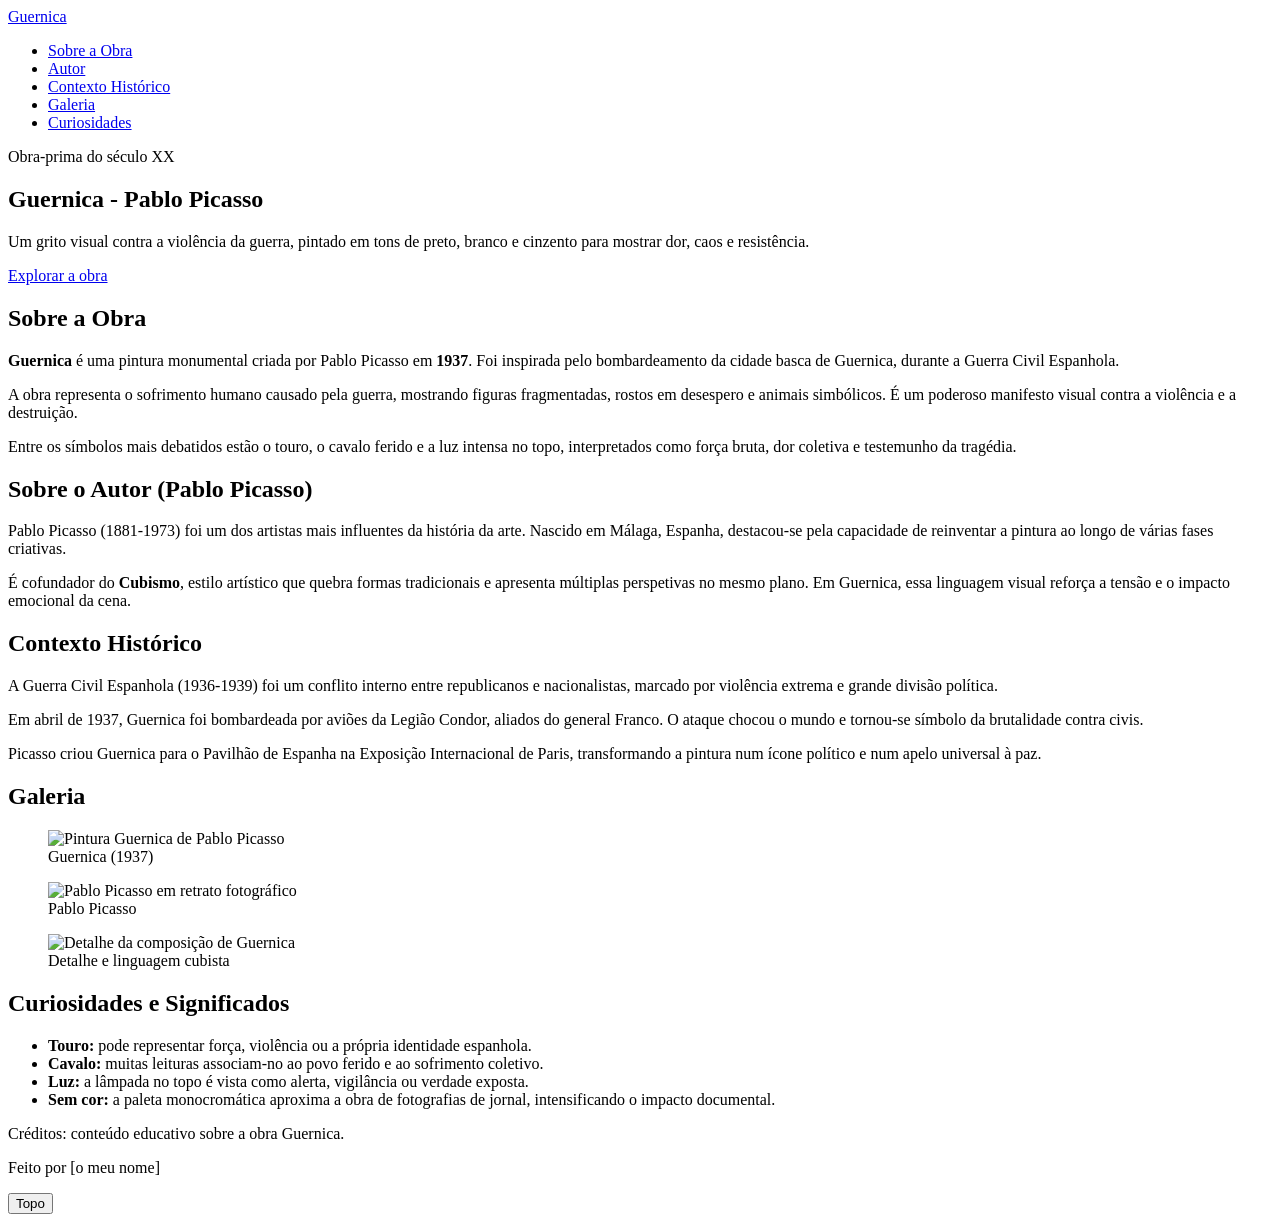
==== index.html @ 9757adbf "Create index.html" ====
<!DOCTYPE html>
<html lang="pt-PT">
<head>
  <meta charset="UTF-8" />
  <meta name="viewport" content="width=device-width, initial-scale=1.0" />
  <title>Guernica - Pablo Picasso</title>
  <meta
    name="description"
    content="Website sobre a obra Guernica de Pablo Picasso: contexto histórico, simbolismo, autor e galeria."
  />
  <!-- Tipografia moderna do Google Fonts -->
  <link rel="preconnect" href="https://fonts.googleapis.com" />
  <link rel="preconnect" href="https://fonts.gstatic.com" crossorigin />
  <link
    href="https://fonts.googleapis.com/css2?family=Playfair+Display:wght@600;700&family=Inter:wght@400;500;600&display=swap"
    rel="stylesheet"
  />
  <link rel="stylesheet" href="style.css" />
</head>
<body>
  <header class="cabecalho">
    <div class="container nav-conteudo">
      <a href="#inicio" class="logo">Guernica</a>
      <nav aria-label="Navegação principal">
        <ul class="menu">
          <li><a href="#sobre-obra">Sobre a Obra</a></li>
          <li><a href="#autor">Autor</a></li>
          <li><a href="#contexto">Contexto Histórico</a></li>
          <li><a href="#galeria">Galeria</a></li>
          <li><a href="#curiosidades">Curiosidades</a></li>
        </ul>
      </nav>
    </div>
  </header>

  <main>
    <section id="inicio" class="hero">
      <div class="container hero-conteudo revelar">
        <p class="etiqueta">Obra-prima do século XX</p>
        <h1>Guernica - Pablo Picasso</h1>
        <p class="descricao-impacto">
          Um grito visual contra a violência da guerra, pintado em tons de
          preto, branco e cinzento para mostrar dor, caos e resistência.
        </p>
        <a class="botao-principal" href="#sobre-obra">Explorar a obra</a>
      </div>
    </section>

    <section id="sobre-obra" class="secao">
      <div class="container revelar">
        <h2>Sobre a Obra</h2>
        <p>
          <strong>Guernica</strong> é uma pintura monumental criada por Pablo
          Picasso em <strong>1937</strong>. Foi inspirada pelo bombardeamento da
          cidade basca de Guernica, durante a Guerra Civil Espanhola.
        </p>
        <p>
          A obra representa o sofrimento humano causado pela guerra, mostrando
          figuras fragmentadas, rostos em desespero e animais simbólicos. É um
          poderoso manifesto visual contra a violência e a destruição.
        </p>
        <p>
          Entre os símbolos mais debatidos estão o touro, o cavalo ferido e a
          luz intensa no topo, interpretados como força bruta, dor coletiva e
          testemunho da tragédia.
        </p>
      </div>
    </section>

    <section id="autor" class="secao secao-escura">
      <div class="container revelar">
        <h2>Sobre o Autor (Pablo Picasso)</h2>
        <p>
          Pablo Picasso (1881-1973) foi um dos artistas mais influentes da
          história da arte. Nascido em Málaga, Espanha, destacou-se pela
          capacidade de reinventar a pintura ao longo de várias fases criativas.
        </p>
        <p>
          É cofundador do <strong>Cubismo</strong>, estilo artístico que quebra
          formas tradicionais e apresenta múltiplas perspetivas no mesmo plano.
          Em Guernica, essa linguagem visual reforça a tensão e o impacto
          emocional da cena.
        </p>
      </div>
    </section>

    <section id="contexto" class="secao">
      <div class="container revelar">
        <h2>Contexto Histórico</h2>
        <p>
          A Guerra Civil Espanhola (1936-1939) foi um conflito interno entre
          republicanos e nacionalistas, marcado por violência extrema e grande
          divisão política.
        </p>
        <p>
          Em abril de 1937, Guernica foi bombardeada por aviões da Legião
          Condor, aliados do general Franco. O ataque chocou o mundo e tornou-se
          símbolo da brutalidade contra civis.
        </p>
        <p>
          Picasso criou Guernica para o Pavilhão de Espanha na Exposição
          Internacional de Paris, transformando a pintura num ícone político e
          num apelo universal à paz.
        </p>
      </div>
    </section>

    <section id="galeria" class="secao secao-escura">
      <div class="container revelar">
        <h2>Galeria</h2>
        <div class="grade-galeria">
          <figure class="cartao-galeria">
            <img
              src="https://upload.wikimedia.org/wikipedia/en/7/74/PicassoGuernica.jpg"
              alt="Pintura Guernica de Pablo Picasso"
            />
            <figcaption>Guernica (1937)</figcaption>
          </figure>
          <figure class="cartao-galeria">
            <img
              src="https://upload.wikimedia.org/wikipedia/commons/9/98/Prado_6.jpg"
              alt="Pablo Picasso em retrato fotográfico"
            />
            <figcaption>Pablo Picasso</figcaption>
          </figure>
          <figure class="cartao-galeria">
            <img
              src="https://upload.wikimedia.org/wikipedia/commons/7/73/Guernica%2C_1937.jpg"
              alt="Detalhe da composição de Guernica"
            />
            <figcaption>Detalhe e linguagem cubista</figcaption>
          </figure>
        </div>
      </div>
    </section>

    <section id="curiosidades" class="secao">
      <div class="container revelar">
        <h2>Curiosidades e Significados</h2>
        <ul class="lista-curiosidades">
          <li>
            <strong>Touro:</strong> pode representar força, violência ou a
            própria identidade espanhola.
          </li>
          <li>
            <strong>Cavalo:</strong> muitas leituras associam-no ao povo ferido
            e ao sofrimento coletivo.
          </li>
          <li>
            <strong>Luz:</strong> a lâmpada no topo é vista como alerta,
            vigilância ou verdade exposta.
          </li>
          <li>
            <strong>Sem cor:</strong> a paleta monocromática aproxima a obra de
            fotografias de jornal, intensificando o impacto documental.
          </li>
        </ul>
      </div>
    </section>
  </main>

  <footer class="rodape">
    <div class="container">
      <p>Créditos: conteúdo educativo sobre a obra Guernica.</p>
      <p>Feito por [o meu nome]</p>
    </div>
  </footer>

  <!-- Botão para regressar ao topo da página -->
  <button id="btn-topo" aria-label="Voltar ao topo">Topo</button>

  <script src="script.js"></script>
</body>
</html>
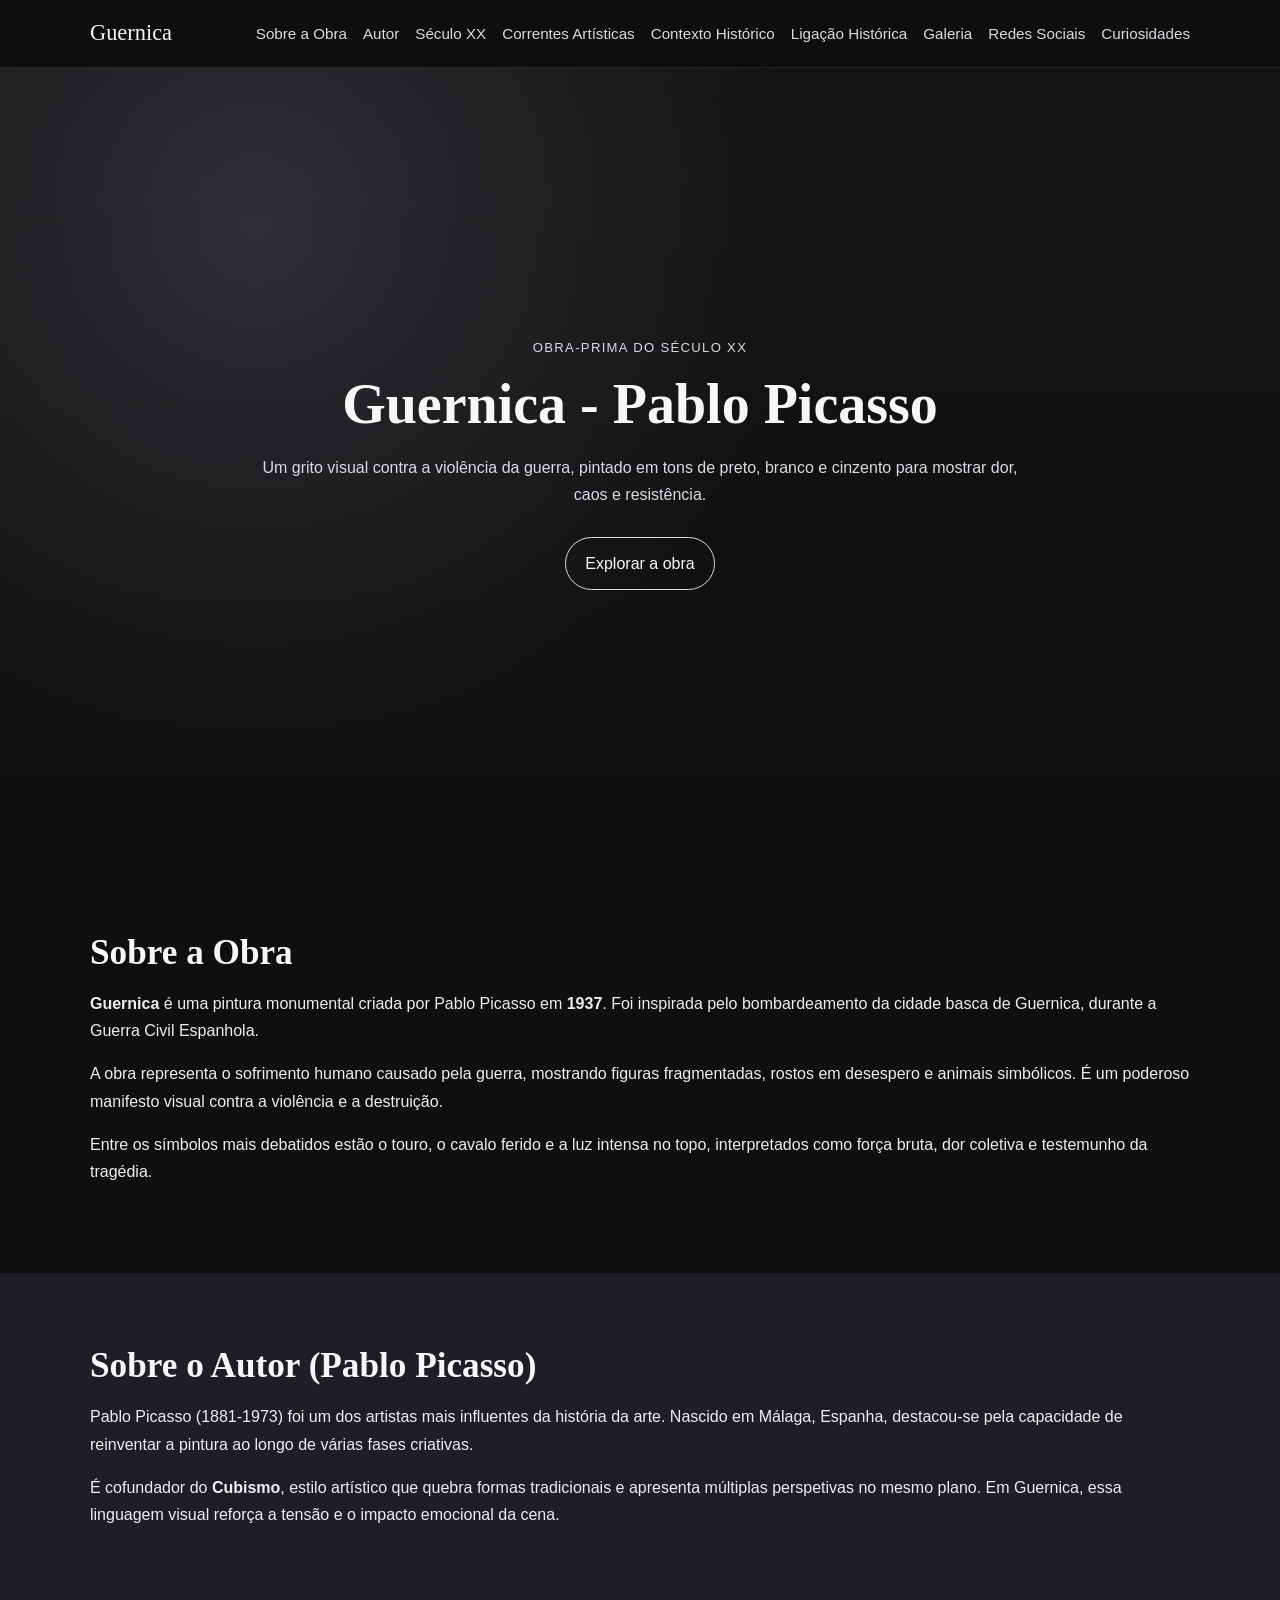
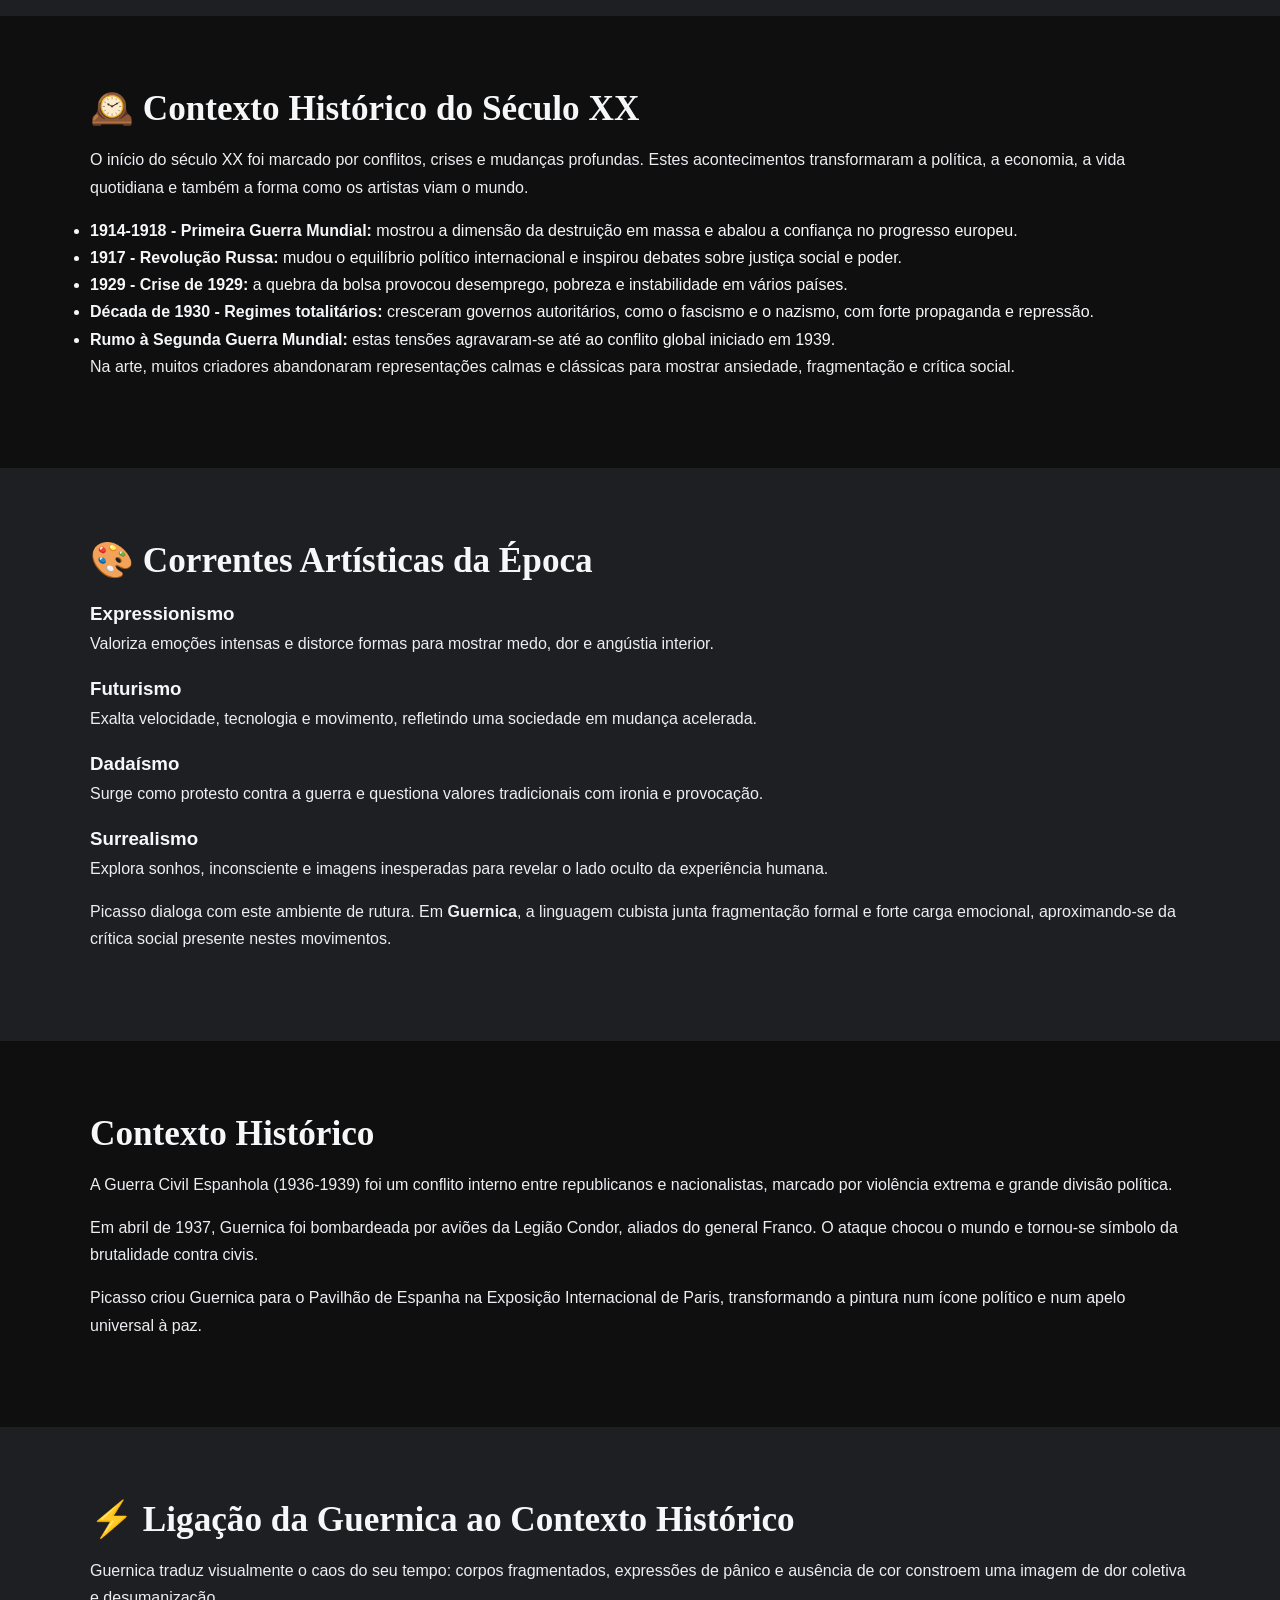
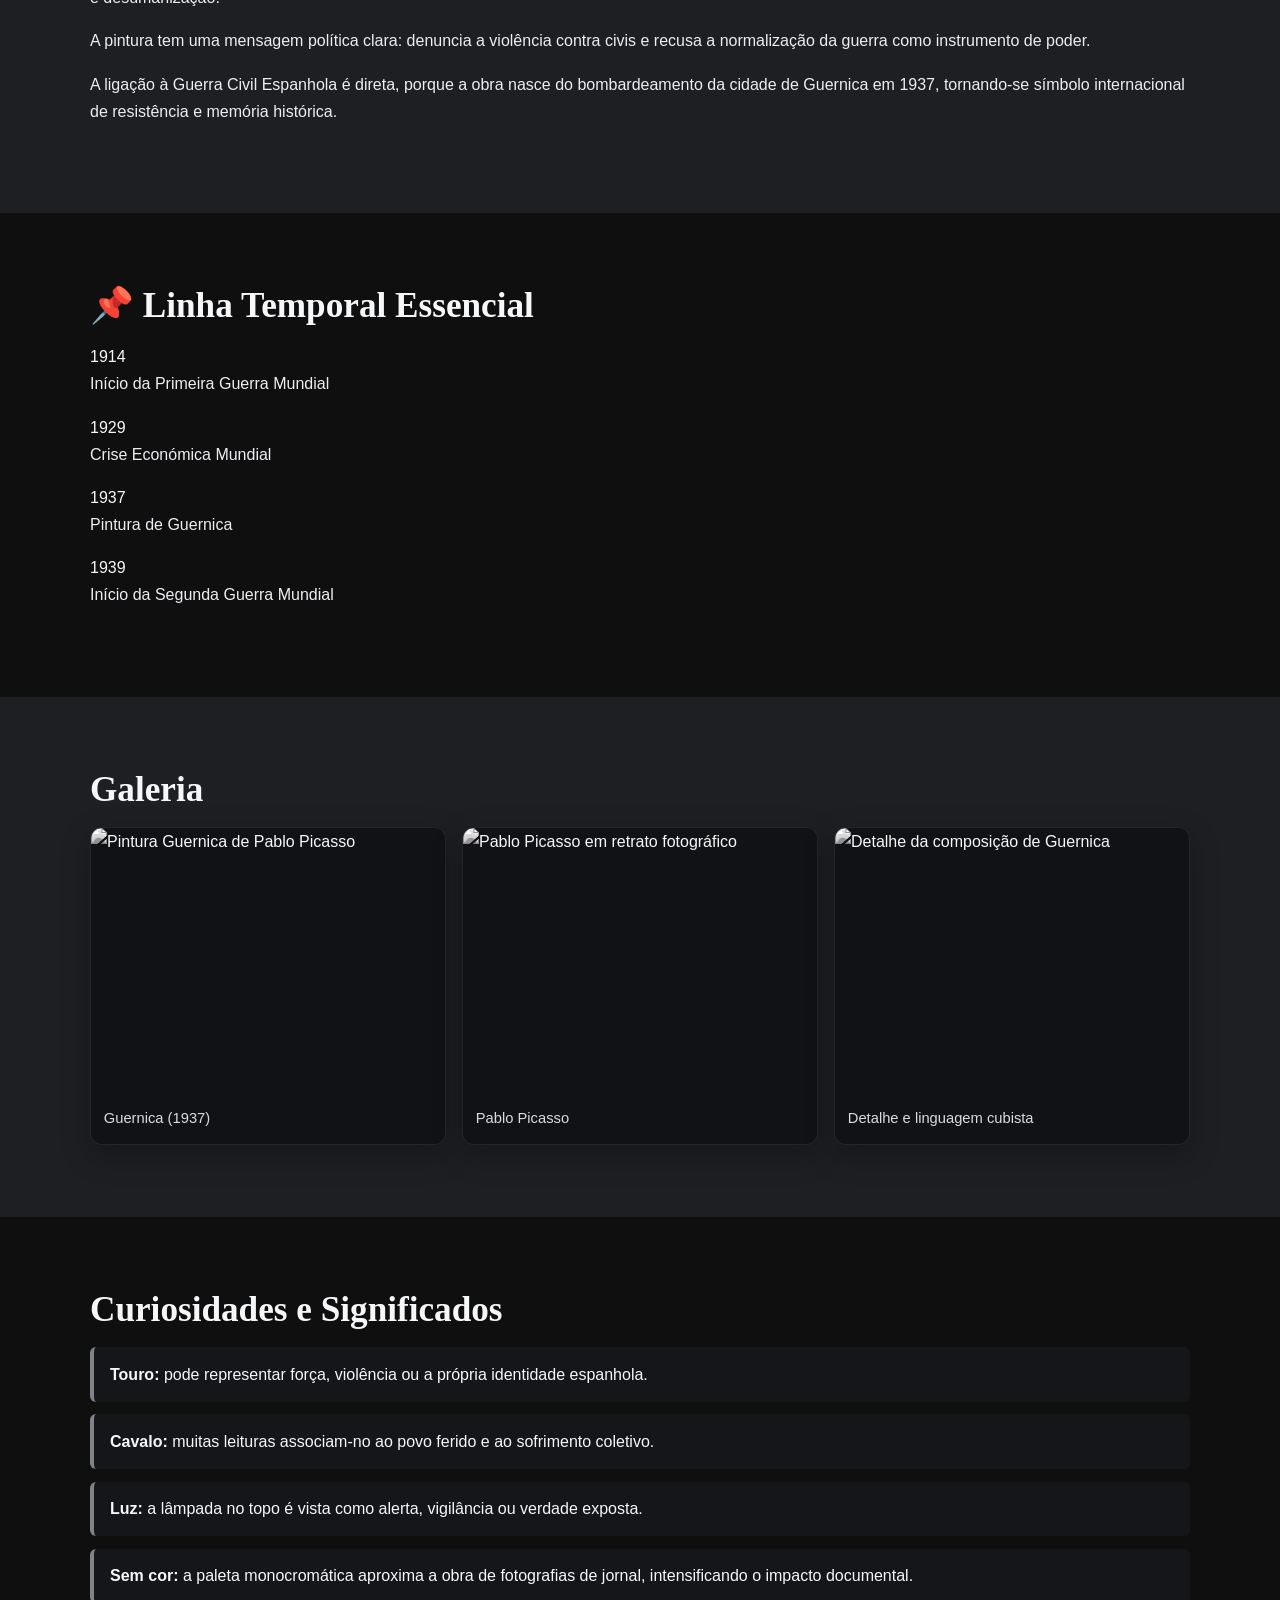
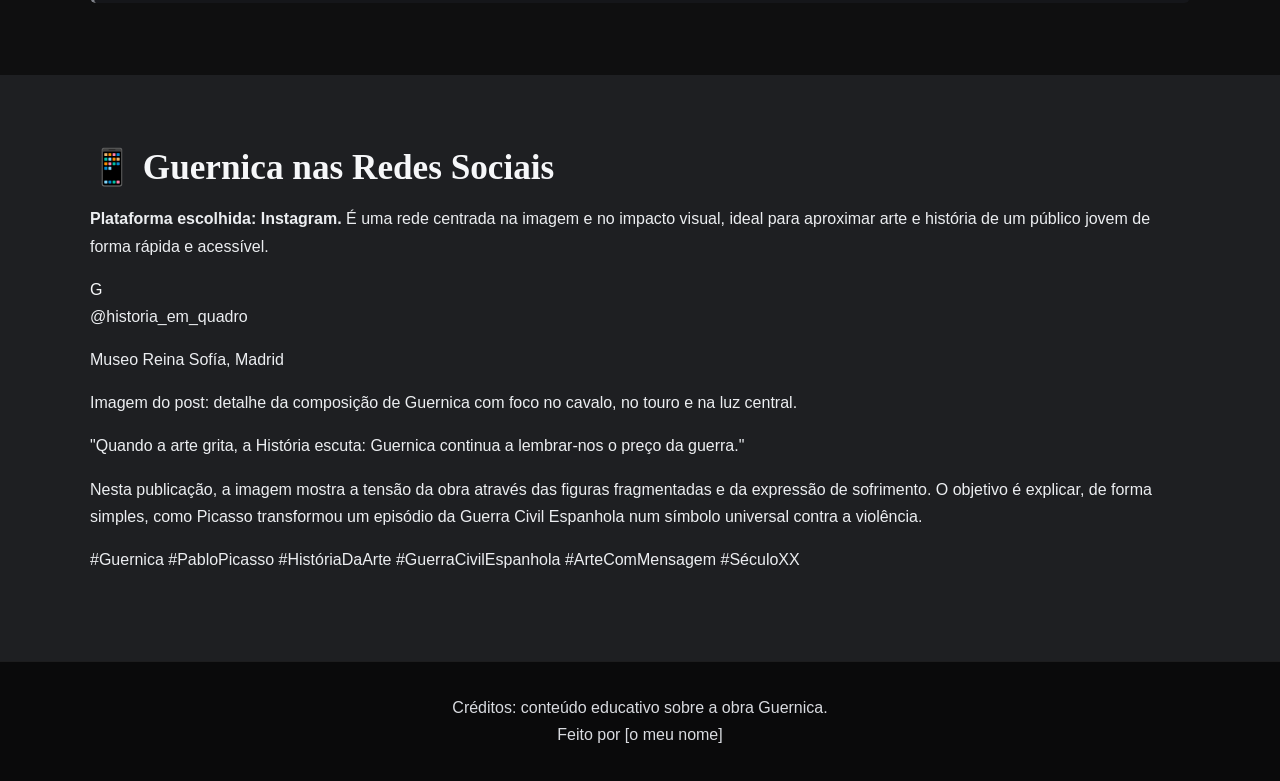
==== commit c1b97f57: "Update index.html" ====
--- a/index.html
+++ b/index.html
@@ -25,8 +25,12 @@
         <ul class="menu">
           <li><a href="#sobre-obra">Sobre a Obra</a></li>
           <li><a href="#autor">Autor</a></li>
+          <li><a href="#seculo-xx">Século XX</a></li>
+          <li><a href="#correntes">Correntes Artísticas</a></li>
           <li><a href="#contexto">Contexto Histórico</a></li>
+          <li><a href="#ligacao">Ligação Histórica</a></li>
           <li><a href="#galeria">Galeria</a></li>
+          <li><a href="#redes">Redes Sociais</a></li>
           <li><a href="#curiosidades">Curiosidades</a></li>
         </ul>
       </nav>
@@ -84,6 +88,86 @@
       </div>
     </section>
 
+    <section id="seculo-xx" class="secao">
+      <div class="container revelar">
+        <h2>🕰️ Contexto Histórico do Século XX</h2>
+        <p>
+          O início do século XX foi marcado por conflitos, crises e mudanças
+          profundas. Estes acontecimentos transformaram a política, a economia,
+          a vida quotidiana e também a forma como os artistas viam o mundo.
+        </p>
+        <ul class="lista-destaques">
+          <li>
+            <strong>1914-1918 - Primeira Guerra Mundial:</strong> mostrou a
+            dimensão da destruição em massa e abalou a confiança no progresso
+            europeu.
+          </li>
+          <li>
+            <strong>1917 - Revolução Russa:</strong> mudou o equilíbrio político
+            internacional e inspirou debates sobre justiça social e poder.
+          </li>
+          <li>
+            <strong>1929 - Crise de 1929:</strong> a quebra da bolsa provocou
+            desemprego, pobreza e instabilidade em vários países.
+          </li>
+          <li>
+            <strong>Década de 1930 - Regimes totalitários:</strong> cresceram
+            governos autoritários, como o fascismo e o nazismo, com forte
+            propaganda e repressão.
+          </li>
+          <li>
+            <strong>Rumo à Segunda Guerra Mundial:</strong> estas tensões
+            agravaram-se até ao conflito global iniciado em 1939.
+          </li>
+        </ul>
+        <p>
+          Na arte, muitos criadores abandonaram representações calmas e
+          clássicas para mostrar ansiedade, fragmentação e crítica social.
+        </p>
+      </div>
+    </section>
+
+    <section id="correntes" class="secao secao-escura">
+      <div class="container revelar">
+        <h2>🎨 Correntes Artísticas da Época</h2>
+        <div class="grade-correntes">
+          <article class="cartao-texto">
+            <h3>Expressionismo</h3>
+            <p>
+              Valoriza emoções intensas e distorce formas para mostrar medo,
+              dor e angústia interior.
+            </p>
+          </article>
+          <article class="cartao-texto">
+            <h3>Futurismo</h3>
+            <p>
+              Exalta velocidade, tecnologia e movimento, refletindo uma sociedade
+              em mudança acelerada.
+            </p>
+          </article>
+          <article class="cartao-texto">
+            <h3>Dadaísmo</h3>
+            <p>
+              Surge como protesto contra a guerra e questiona valores
+              tradicionais com ironia e provocação.
+            </p>
+          </article>
+          <article class="cartao-texto">
+            <h3>Surrealismo</h3>
+            <p>
+              Explora sonhos, inconsciente e imagens inesperadas para revelar o
+              lado oculto da experiência humana.
+            </p>
+          </article>
+        </div>
+        <p>
+          Picasso dialoga com este ambiente de rutura. Em <strong>Guernica</strong>,
+          a linguagem cubista junta fragmentação formal e forte carga emocional,
+          aproximando-se da crítica social presente nestes movimentos.
+        </p>
+      </div>
+    </section>
+
     <section id="contexto" class="secao">
       <div class="container revelar">
         <h2>Contexto Histórico</h2>
@@ -102,6 +186,50 @@
           Internacional de Paris, transformando a pintura num ícone político e
           num apelo universal à paz.
         </p>
+      </div>
+    </section>
+
+    <section id="ligacao" class="secao secao-escura">
+      <div class="container revelar">
+        <h2>⚡ Ligação da Guernica ao Contexto Histórico</h2>
+        <p>
+          Guernica traduz visualmente o caos do seu tempo: corpos fragmentados,
+          expressões de pânico e ausência de cor constroem uma imagem de dor
+          coletiva e desumanização.
+        </p>
+        <p>
+          A pintura tem uma mensagem política clara: denuncia a violência contra
+          civis e recusa a normalização da guerra como instrumento de poder.
+        </p>
+        <p>
+          A ligação à Guerra Civil Espanhola é direta, porque a obra nasce do
+          bombardeamento da cidade de Guernica em 1937, tornando-se símbolo
+          internacional de resistência e memória histórica.
+        </p>
+      </div>
+    </section>
+
+    <section class="secao">
+      <div class="container revelar">
+        <h2>📌 Linha Temporal Essencial</h2>
+        <div class="linha-temporal">
+          <div class="evento-temporal">
+            <span class="ano">1914</span>
+            <p>Início da Primeira Guerra Mundial</p>
+          </div>
+          <div class="evento-temporal">
+            <span class="ano">1929</span>
+            <p>Crise Económica Mundial</p>
+          </div>
+          <div class="evento-temporal">
+            <span class="ano">1937</span>
+            <p>Pintura de Guernica</p>
+          </div>
+          <div class="evento-temporal">
+            <span class="ano">1939</span>
+            <p>Início da Segunda Guerra Mundial</p>
+          </div>
+        </div>
       </div>
     </section>
 
@@ -157,6 +285,46 @@
         </ul>
       </div>
     </section>
+
+    <section id="redes" class="secao secao-escura">
+      <div class="container revelar">
+        <h2>📱 Guernica nas Redes Sociais</h2>
+        <p>
+          <strong>Plataforma escolhida: Instagram.</strong> É uma rede centrada
+          na imagem e no impacto visual, ideal para aproximar arte e história de
+          um público jovem de forma rápida e acessível.
+        </p>
+
+        <article class="cartao-post" aria-label="Simulação de publicação no Instagram">
+          <header class="post-topo">
+            <div class="avatar" aria-hidden="true">G</div>
+            <div>
+              <p class="post-utilizador">@historia_em_quadro</p>
+              <p class="post-local">Museo Reina Sofía, Madrid</p>
+            </div>
+          </header>
+
+          <div class="post-imagem" role="img" aria-label="Imagem simulada da obra Guernica com destaque para o cavalo, o touro e a luz central">
+            <p>Imagem do post: detalhe da composição de Guernica com foco no cavalo, no touro e na luz central.</p>
+          </div>
+
+          <div class="post-conteudo">
+            <p class="legenda-principal">
+              "Quando a arte grita, a História escuta: Guernica continua a lembrar-nos o preço da guerra."
+            </p>
+            <p>
+              Nesta publicação, a imagem mostra a tensão da obra através das
+              figuras fragmentadas e da expressão de sofrimento. O objetivo é
+              explicar, de forma simples, como Picasso transformou um episódio da
+              Guerra Civil Espanhola num símbolo universal contra a violência.
+            </p>
+            <p class="hashtags">
+              #Guernica #PabloPicasso #HistóriaDaArte #GuerraCivilEspanhola #ArteComMensagem #SéculoXX
+            </p>
+          </div>
+        </article>
+      </div>
+    </section>
   </main>
 
   <footer class="rodape">
--- a/style.css
+++ b/style.css
@@ -0,0 +1,258 @@
+:root {
+  --preto: #0f0f10;
+  --cinza-escuro: #1e1f22;
+  --cinza-medio: #80838a;
+  --cinza-claro: #d9dbe0;
+  --branco: #f6f7f9;
+  --sombra: 0 10px 30px rgba(0, 0, 0, 0.25);
+}
+
+/* Reinício básico para consistência entre navegadores */
+* {
+  margin: 0;
+  padding: 0;
+  box-sizing: border-box;
+}
+
+html {
+  scroll-behavior: smooth;
+}
+
+body {
+  font-family: "Inter", sans-serif;
+  background: var(--preto);
+  color: var(--branco);
+  line-height: 1.7;
+}
+
+img {
+  max-width: 100%;
+  display: block;
+}
+
+.container {
+  width: min(1100px, 92%);
+  margin-inline: auto;
+}
+
+.cabecalho {
+  position: sticky;
+  top: 0;
+  z-index: 1000;
+  background: rgba(15, 15, 16, 0.92);
+  border-bottom: 1px solid rgba(255, 255, 255, 0.08);
+  backdrop-filter: blur(8px);
+}
+
+.nav-conteudo {
+  display: flex;
+  justify-content: space-between;
+  align-items: center;
+  padding: 0.9rem 0;
+}
+
+.logo {
+  font-family: "Playfair Display", serif;
+  font-size: 1.4rem;
+  color: var(--branco);
+  text-decoration: none;
+}
+
+.menu {
+  list-style: none;
+  display: flex;
+  gap: 1rem;
+  flex-wrap: wrap;
+  justify-content: flex-end;
+}
+
+.menu a {
+  color: var(--cinza-claro);
+  text-decoration: none;
+  font-size: 0.95rem;
+  transition: color 0.3s ease;
+}
+
+.menu a:hover {
+  color: var(--branco);
+}
+
+.hero {
+  min-height: 88vh;
+  display: grid;
+  place-items: center;
+  background: linear-gradient(
+      180deg,
+      rgba(255, 255, 255, 0.02),
+      rgba(255, 255, 255, 0)
+    ),
+    radial-gradient(circle at 20% 20%, #2b2c30, #0f0f10 45%);
+}
+
+.hero-conteudo {
+  text-align: center;
+  max-width: 760px;
+}
+
+.etiqueta {
+  letter-spacing: 0.1em;
+  text-transform: uppercase;
+  color: var(--cinza-claro);
+  margin-bottom: 0.7rem;
+  font-size: 0.82rem;
+}
+
+h1,
+h2 {
+  font-family: "Playfair Display", serif;
+  line-height: 1.2;
+}
+
+h1 {
+  font-size: clamp(2rem, 5vw, 3.5rem);
+  margin-bottom: 1rem;
+}
+
+h2 {
+  font-size: clamp(1.6rem, 4vw, 2.2rem);
+  margin-bottom: 1rem;
+}
+
+.descricao-impacto {
+  color: var(--cinza-claro);
+  margin-bottom: 1.8rem;
+}
+
+.botao-principal {
+  display: inline-block;
+  padding: 0.75rem 1.2rem;
+  border: 1px solid var(--cinza-claro);
+  border-radius: 999px;
+  color: var(--branco);
+  text-decoration: none;
+  transition: transform 0.25s ease, background 0.25s ease;
+}
+
+.botao-principal:hover {
+  background: var(--branco);
+  color: var(--preto);
+  transform: translateY(-2px);
+}
+
+.secao {
+  padding: 4.5rem 0;
+}
+
+.secao p {
+  color: #eceef1;
+  margin-bottom: 1rem;
+}
+
+.secao-escura {
+  background: var(--cinza-escuro);
+}
+
+.grade-galeria {
+  display: grid;
+  gap: 1rem;
+  grid-template-columns: repeat(auto-fit, minmax(220px, 1fr));
+}
+
+.cartao-galeria {
+  background: #111215;
+  border: 1px solid rgba(255, 255, 255, 0.08);
+  border-radius: 12px;
+  overflow: hidden;
+  box-shadow: var(--sombra);
+  transition: transform 0.3s ease;
+}
+
+.cartao-galeria:hover {
+  transform: translateY(-4px);
+}
+
+.cartao-galeria img {
+  width: 100%;
+  aspect-ratio: 4 / 3;
+  object-fit: cover;
+  filter: grayscale(100%);
+}
+
+.cartao-galeria figcaption {
+  padding: 0.8rem;
+  color: var(--cinza-claro);
+  font-size: 0.92rem;
+}
+
+.lista-curiosidades {
+  list-style: none;
+  display: grid;
+  gap: 0.8rem;
+}
+
+.lista-curiosidades li {
+  padding: 0.85rem 1rem;
+  background: #15161a;
+  border-left: 4px solid var(--cinza-medio);
+  border-radius: 6px;
+}
+
+.rodape {
+  padding: 2rem 0;
+  text-align: center;
+  background: #0a0a0b;
+  color: var(--cinza-claro);
+  border-top: 1px solid rgba(255, 255, 255, 0.08);
+}
+
+#btn-topo {
+  position: fixed;
+  right: 1rem;
+  bottom: 1rem;
+  border: none;
+  border-radius: 999px;
+  padding: 0.75rem 0.9rem;
+  background: var(--branco);
+  color: var(--preto);
+  cursor: pointer;
+  box-shadow: var(--sombra);
+  opacity: 0;
+  visibility: hidden;
+  transform: translateY(10px);
+  transition: opacity 0.25s ease, transform 0.25s ease, visibility 0.25s;
+}
+
+#btn-topo.visivel {
+  opacity: 1;
+  visibility: visible;
+  transform: translateY(0);
+}
+
+/* Elementos revelam-se ao fazer scroll */
+.revelar {
+  opacity: 0;
+  transform: translateY(18px);
+  transition: opacity 0.7s ease, transform 0.7s ease;
+}
+
+.revelar.ativo {
+  opacity: 1;
+  transform: translateY(0);
+}
+
+/* Ajustes para ecrãs pequenos */
+@media (max-width: 768px) {
+  .nav-conteudo {
+    align-items: flex-start;
+    gap: 0.8rem;
+    flex-direction: column;
+  }
+
+  .menu {
+    gap: 0.7rem;
+  }
+
+  .hero {
+    min-height: 78vh;
+  }
+}
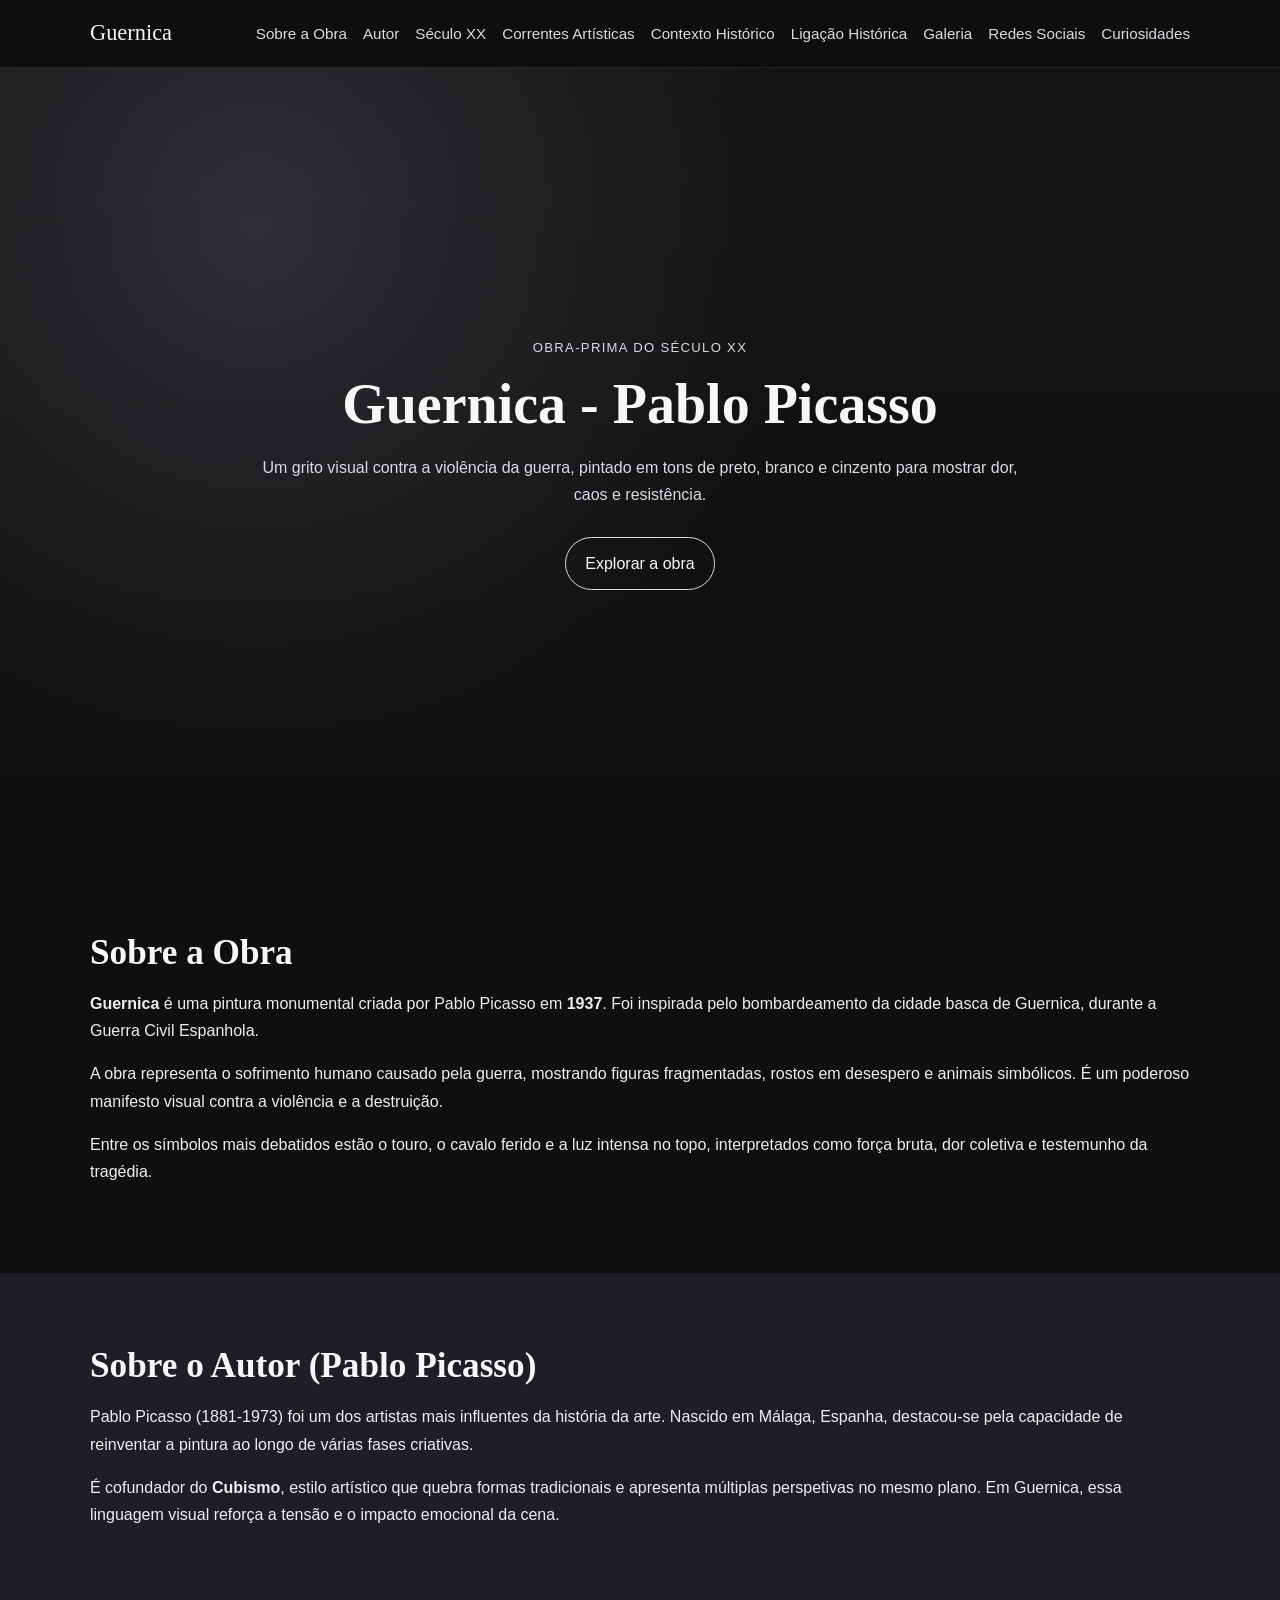
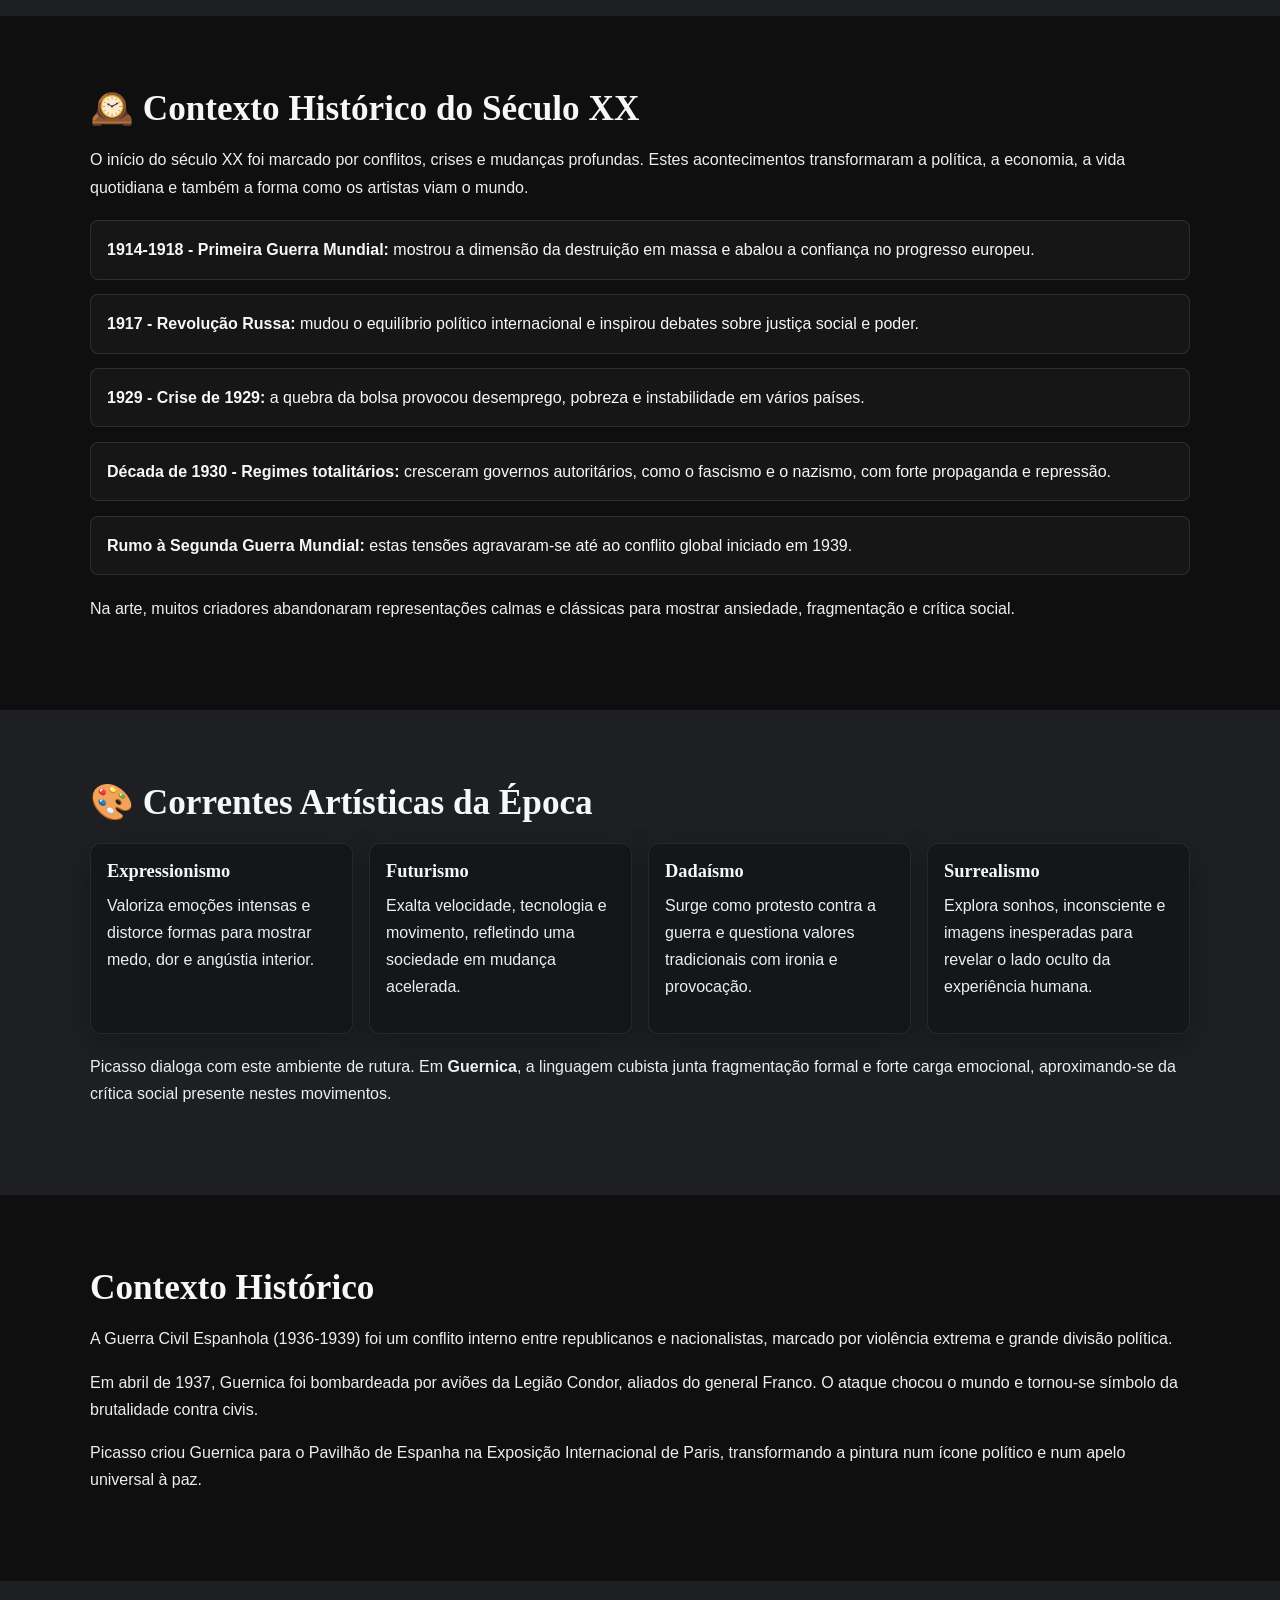
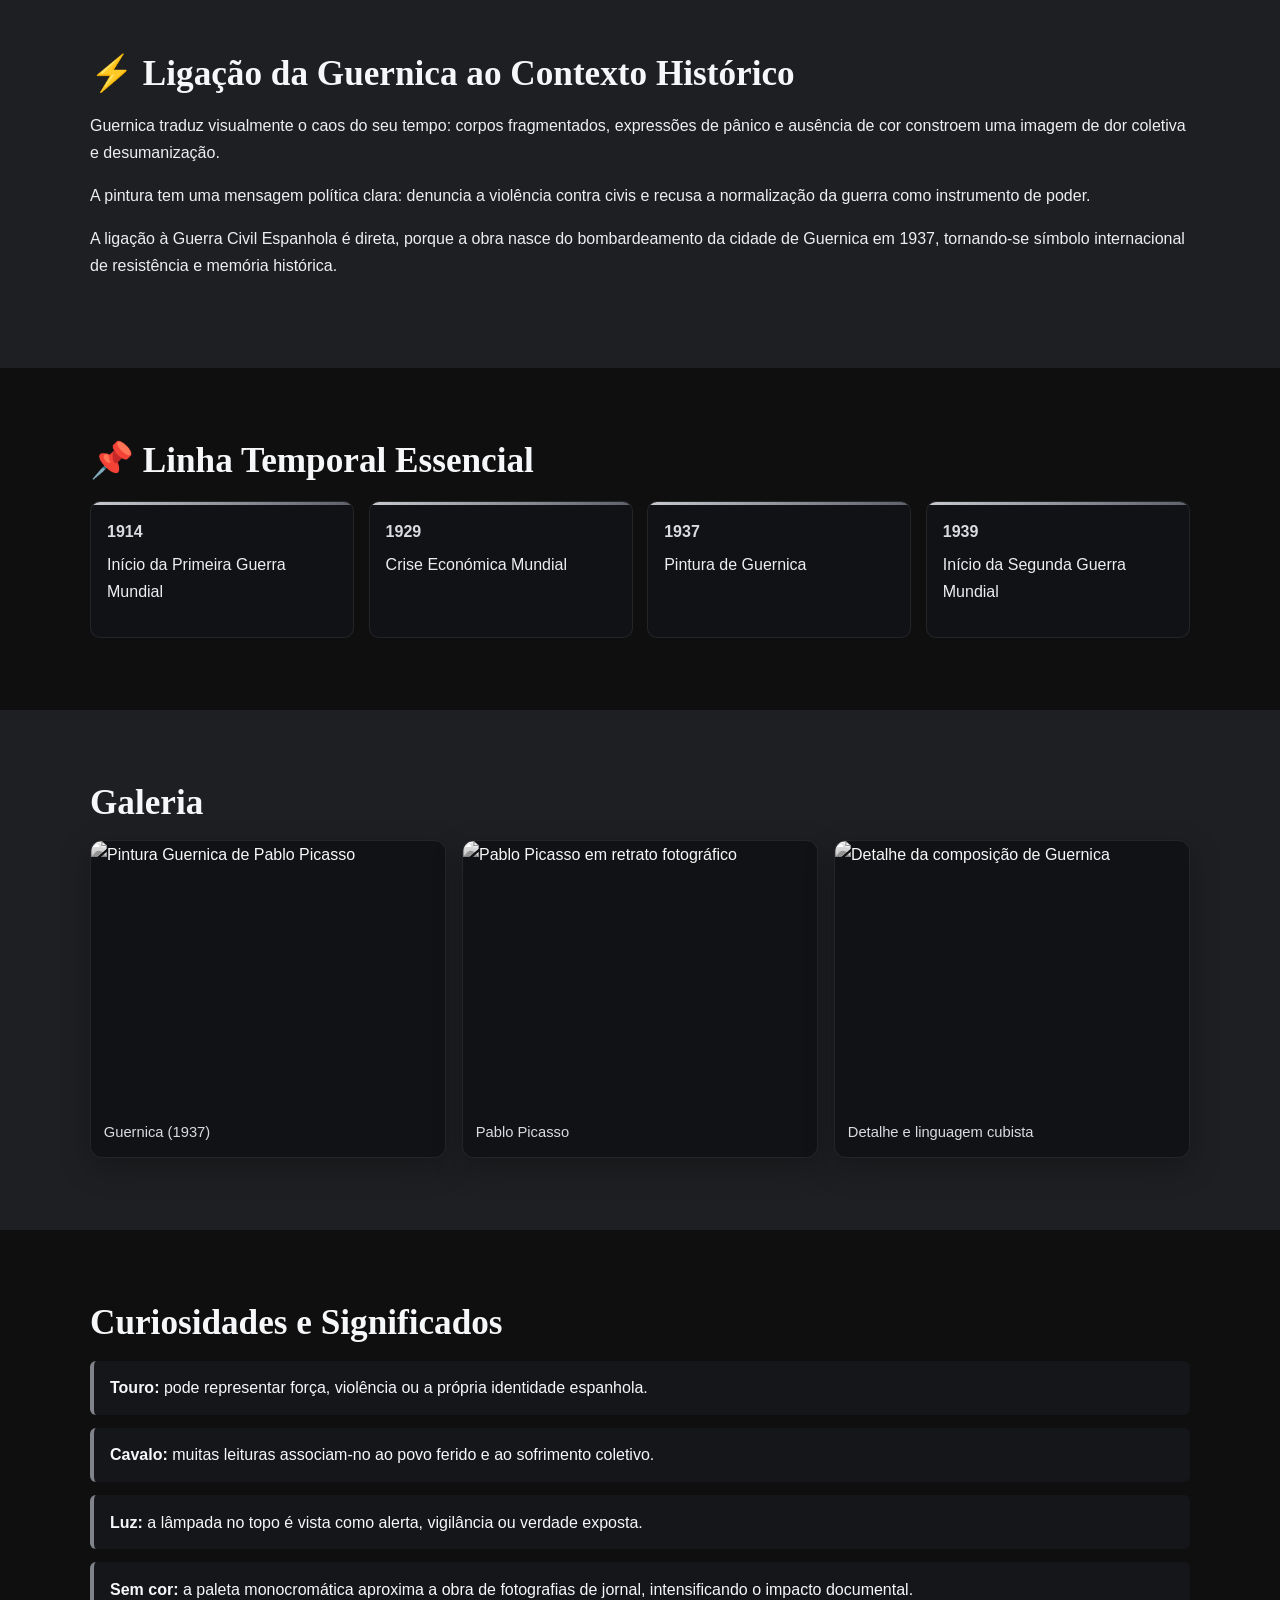
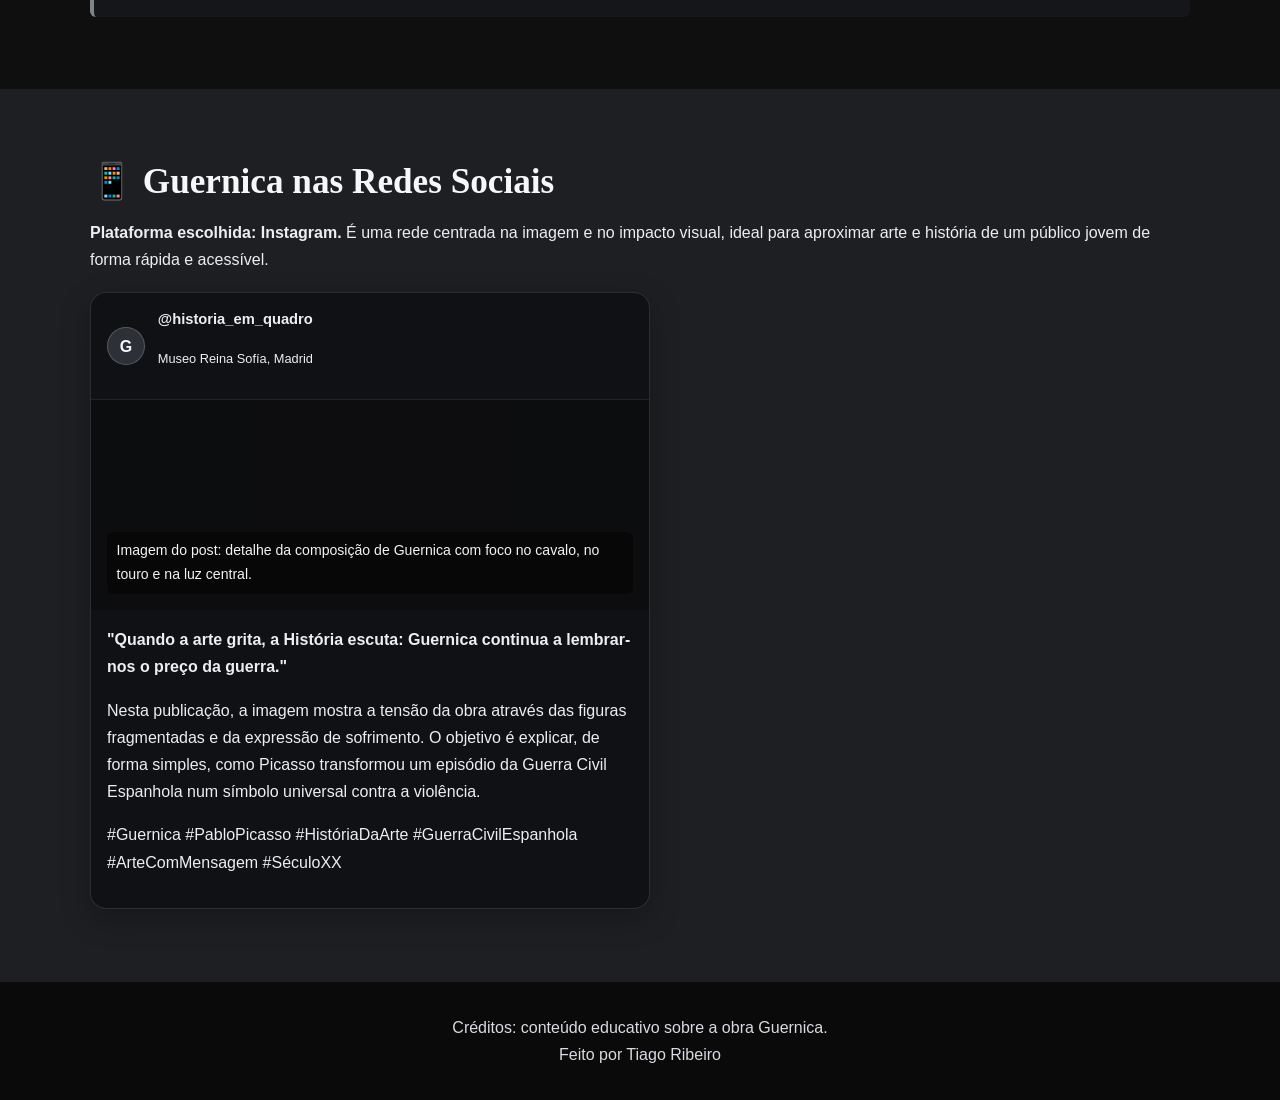
==== commit 32de7d37: "Update index.html" ====
--- a/index.html
+++ b/index.html
@@ -330,7 +330,7 @@
   <footer class="rodape">
     <div class="container">
       <p>Créditos: conteúdo educativo sobre a obra Guernica.</p>
-      <p>Feito por [o meu nome]</p>
+      <p>Feito por Tiago Ribeiro</p>
     </div>
   </footer>
 
--- a/style.css
+++ b/style.css
@@ -103,7 +103,8 @@
 }
 
 h1,
-h2 {
+h2,
+h3 {
   font-family: "Playfair Display", serif;
   line-height: 1.2;
 }
@@ -150,6 +151,46 @@
 
 .secao-escura {
   background: var(--cinza-escuro);
+}
+
+.lista-destaques {
+  list-style: none;
+  display: grid;
+  gap: 0.9rem;
+  margin: 1.2rem 0;
+}
+
+.lista-destaques li {
+  padding: 0.95rem 1rem;
+  border-radius: 8px;
+  border: 1px solid rgba(255, 255, 255, 0.1);
+  background: rgba(255, 255, 255, 0.03);
+}
+
+.grade-correntes {
+  display: grid;
+  grid-template-columns: repeat(auto-fit, minmax(210px, 1fr));
+  gap: 1rem;
+  margin: 1.2rem 0;
+}
+
+.cartao-texto {
+  background: #15161a;
+  border: 1px solid rgba(255, 255, 255, 0.08);
+  border-radius: 10px;
+  padding: 1rem;
+  box-shadow: var(--sombra);
+  transition: transform 0.25s ease, border-color 0.25s ease;
+}
+
+.cartao-texto:hover {
+  transform: translateY(-3px);
+  border-color: rgba(255, 255, 255, 0.25);
+}
+
+.cartao-texto h3 {
+  margin-bottom: 0.6rem;
+  font-size: 1.15rem;
 }
 
 .grade-galeria {
@@ -195,6 +236,115 @@
   background: #15161a;
   border-left: 4px solid var(--cinza-medio);
   border-radius: 6px;
+}
+
+.linha-temporal {
+  margin-top: 1.2rem;
+  display: grid;
+  grid-template-columns: repeat(auto-fit, minmax(190px, 1fr));
+  gap: 0.9rem;
+}
+
+.evento-temporal {
+  background: #111215;
+  border-radius: 10px;
+  border: 1px solid rgba(255, 255, 255, 0.08);
+  padding: 1rem;
+  position: relative;
+  overflow: hidden;
+}
+
+.evento-temporal::before {
+  content: "";
+  position: absolute;
+  top: 0;
+  left: 0;
+  width: 100%;
+  height: 3px;
+  background: linear-gradient(to right, #c7c9cf, #5e616a);
+}
+
+.evento-temporal .ano {
+  display: inline-block;
+  font-weight: 700;
+  margin-bottom: 0.35rem;
+  color: var(--cinza-claro);
+}
+
+.cartao-post {
+  margin-top: 1.2rem;
+  max-width: 560px;
+  background: #101115;
+  border: 1px solid rgba(255, 255, 255, 0.12);
+  border-radius: 16px;
+  overflow: hidden;
+  box-shadow: var(--sombra);
+}
+
+.post-topo {
+  display: flex;
+  align-items: center;
+  gap: 0.8rem;
+  padding: 0.85rem 1rem;
+  border-bottom: 1px solid rgba(255, 255, 255, 0.08);
+}
+
+.avatar {
+  width: 38px;
+  height: 38px;
+  border-radius: 999px;
+  background: #2d3037;
+  border: 1px solid rgba(255, 255, 255, 0.2);
+  display: grid;
+  place-items: center;
+  font-weight: 700;
+}
+
+.post-utilizador {
+  margin-bottom: 0;
+  font-size: 0.92rem;
+  font-weight: 600;
+  color: var(--branco);
+}
+
+.post-local {
+  margin-bottom: 0;
+  font-size: 0.8rem;
+  color: var(--cinza-medio);
+}
+
+.post-imagem {
+  min-height: 210px;
+  background:
+    linear-gradient(rgba(10, 10, 10, 0.55), rgba(10, 10, 10, 0.55)),
+    url("https://upload.wikimedia.org/wikipedia/en/7/74/PicassoGuernica.jpg")
+      center / cover no-repeat;
+  display: grid;
+  place-items: end start;
+  padding: 1rem;
+}
+
+.post-imagem p {
+  margin-bottom: 0;
+  font-size: 0.88rem;
+  color: #f2f3f5;
+  background: rgba(0, 0, 0, 0.45);
+  padding: 0.45rem 0.6rem;
+  border-radius: 6px;
+}
+
+.post-conteudo {
+  padding: 1rem;
+}
+
+.legenda-principal {
+  font-weight: 600;
+  color: var(--branco);
+}
+
+.hashtags {
+  color: #cfd2d9;
+  font-weight: 500;
 }
 
 .rodape {
@@ -255,4 +405,8 @@
   .hero {
     min-height: 78vh;
   }
-}
+
+  .cartao-post {
+    max-width: 100%;
+  }
+}
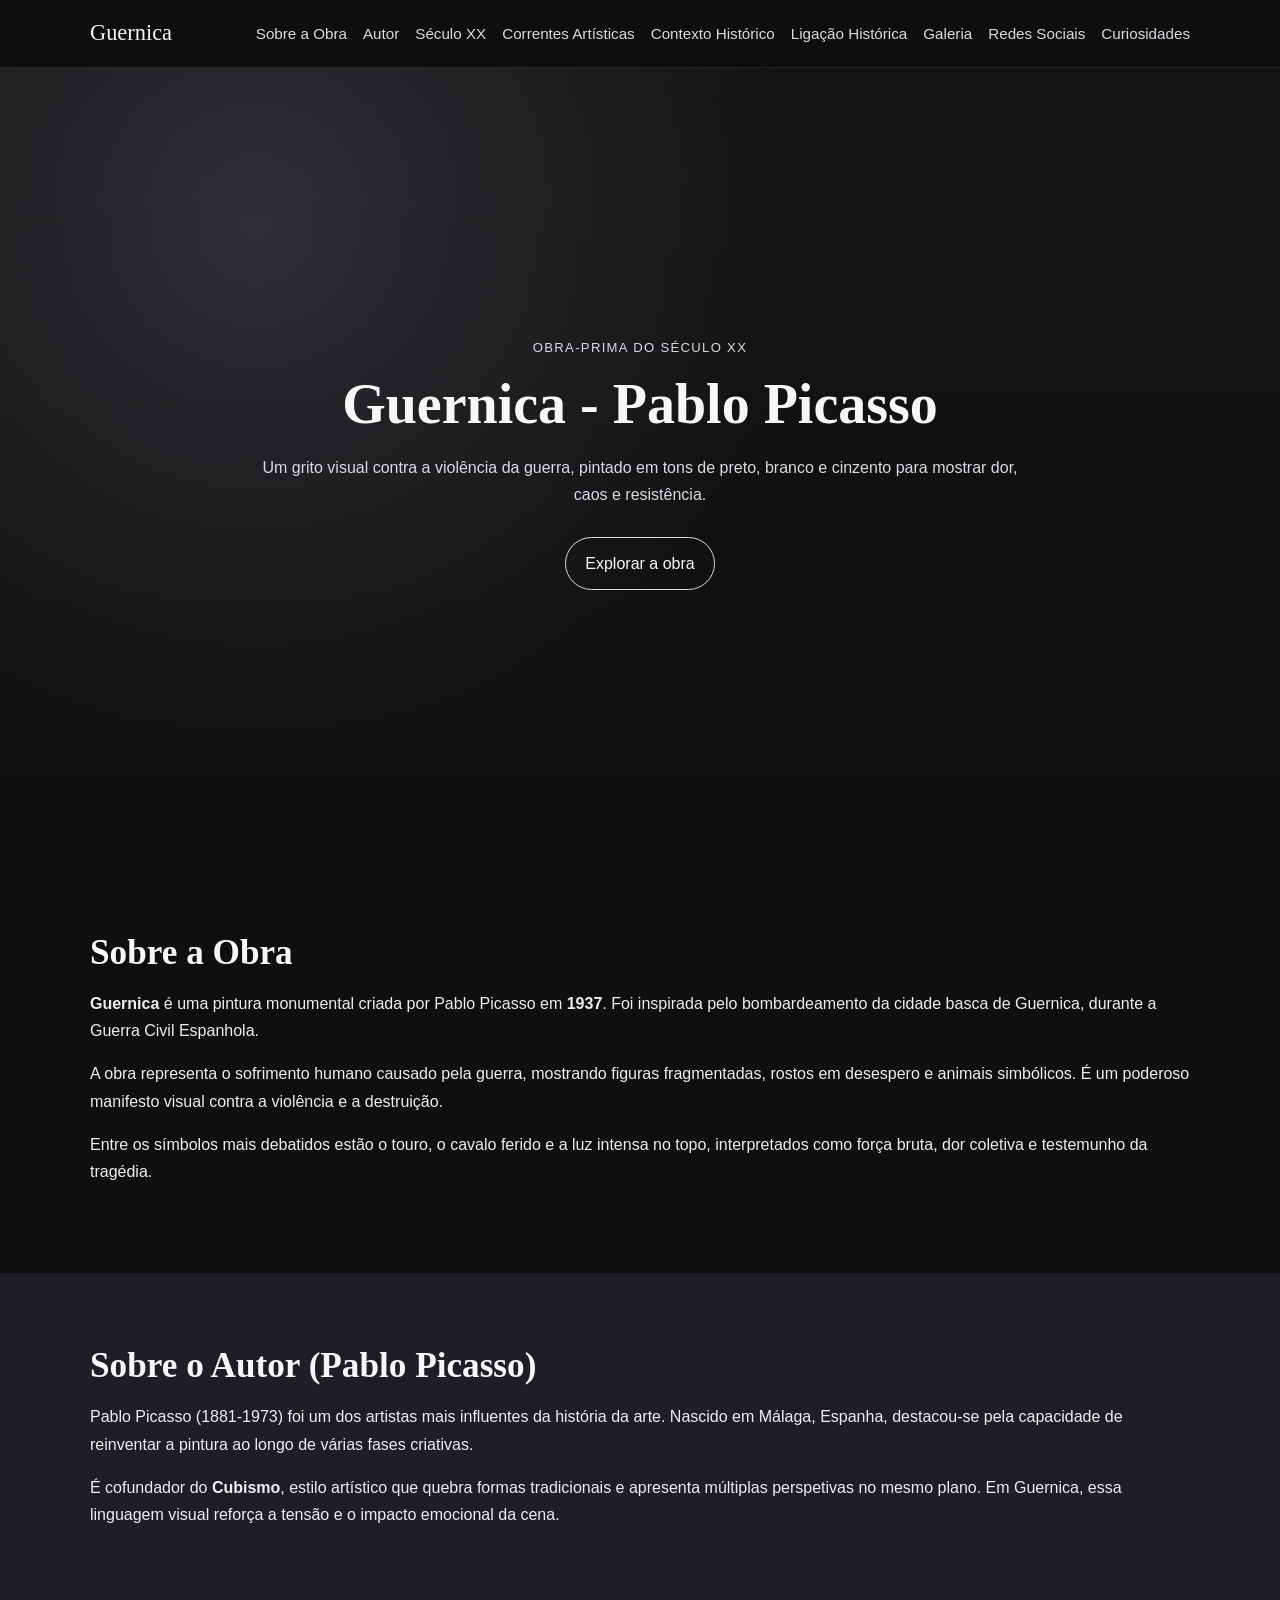
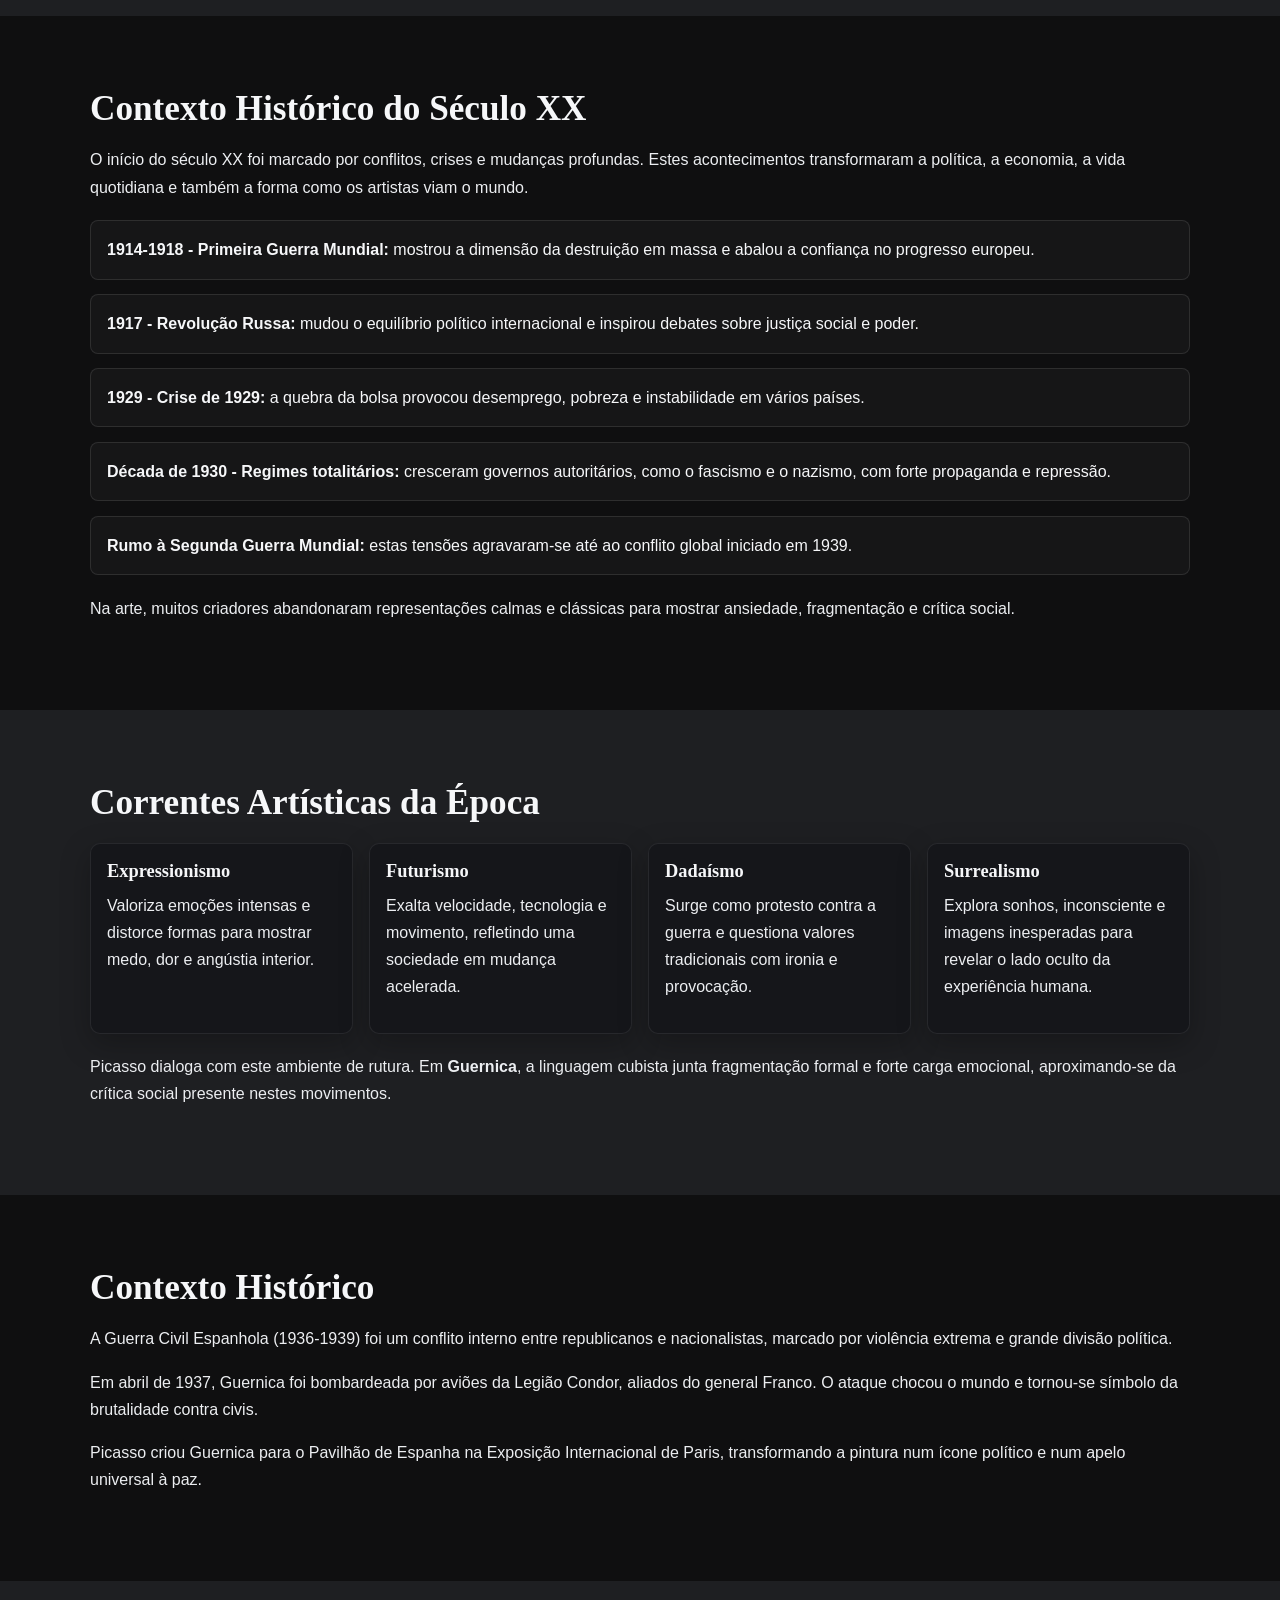
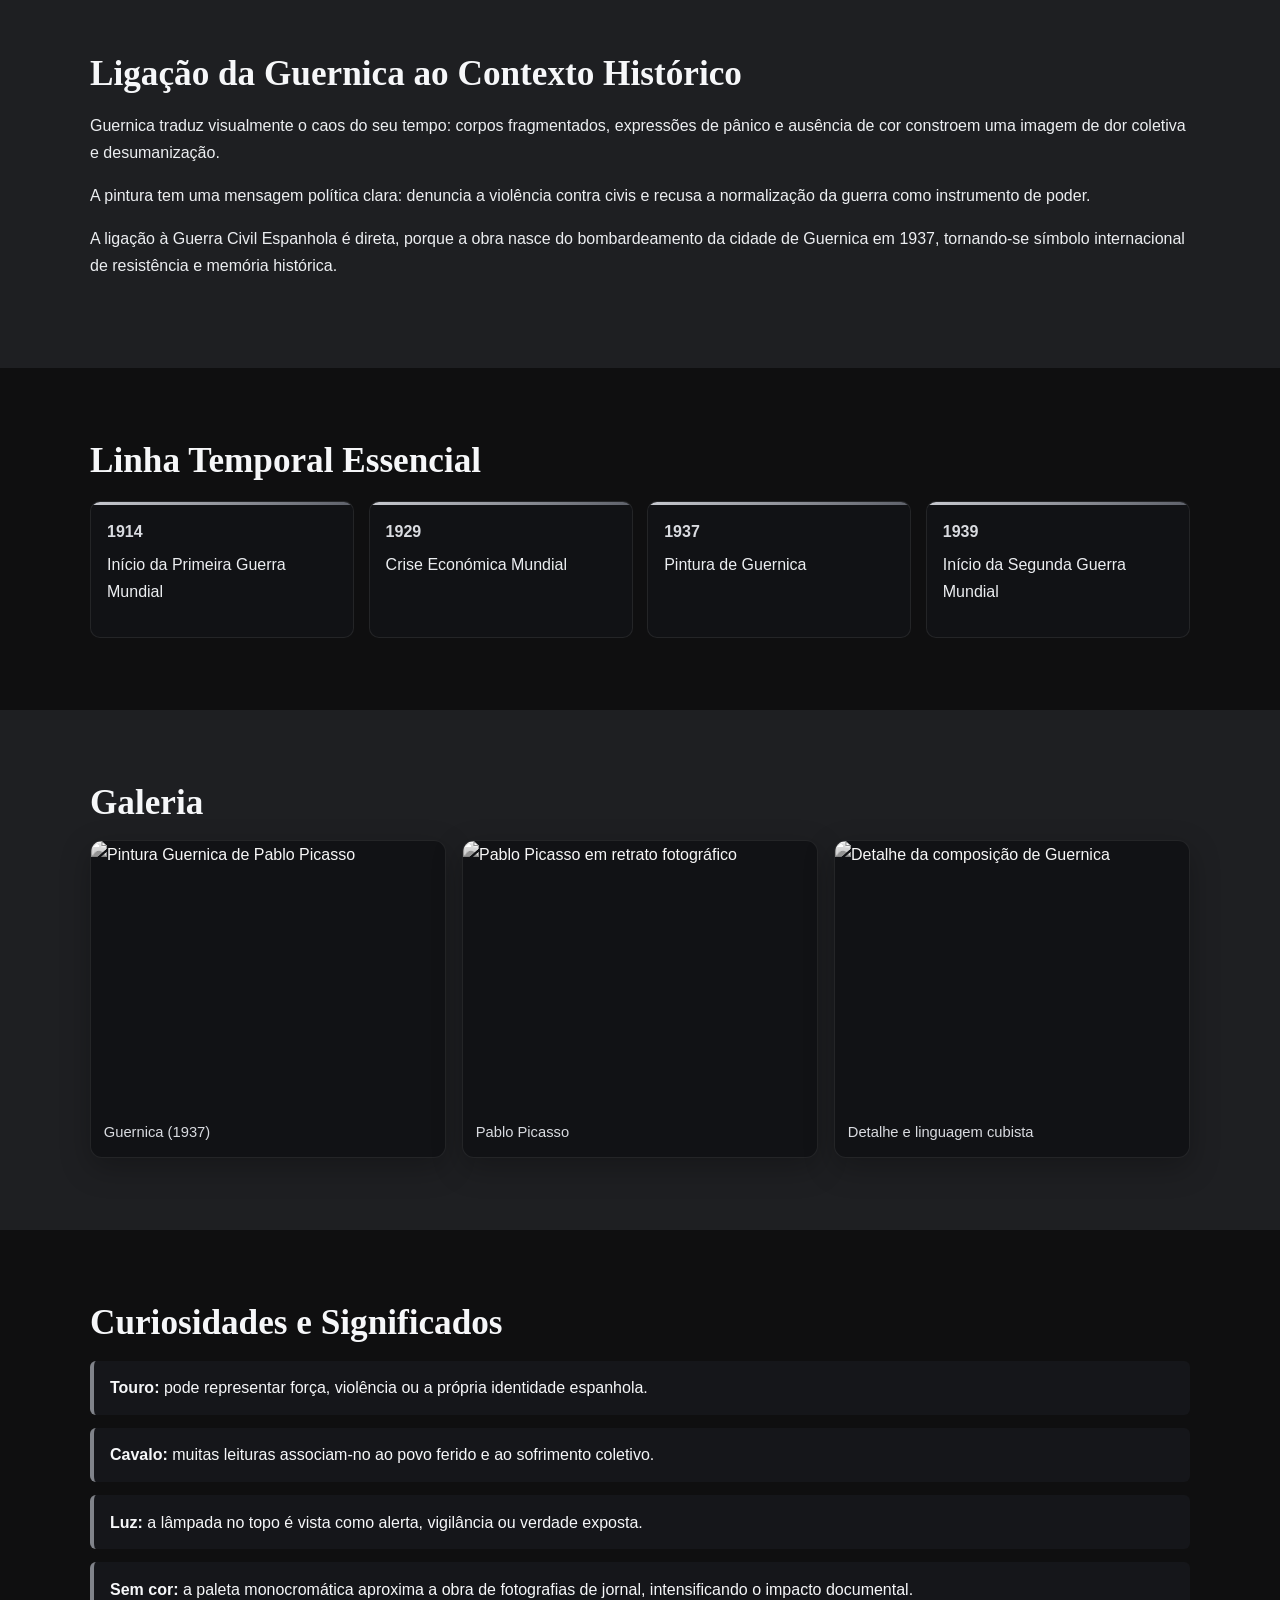
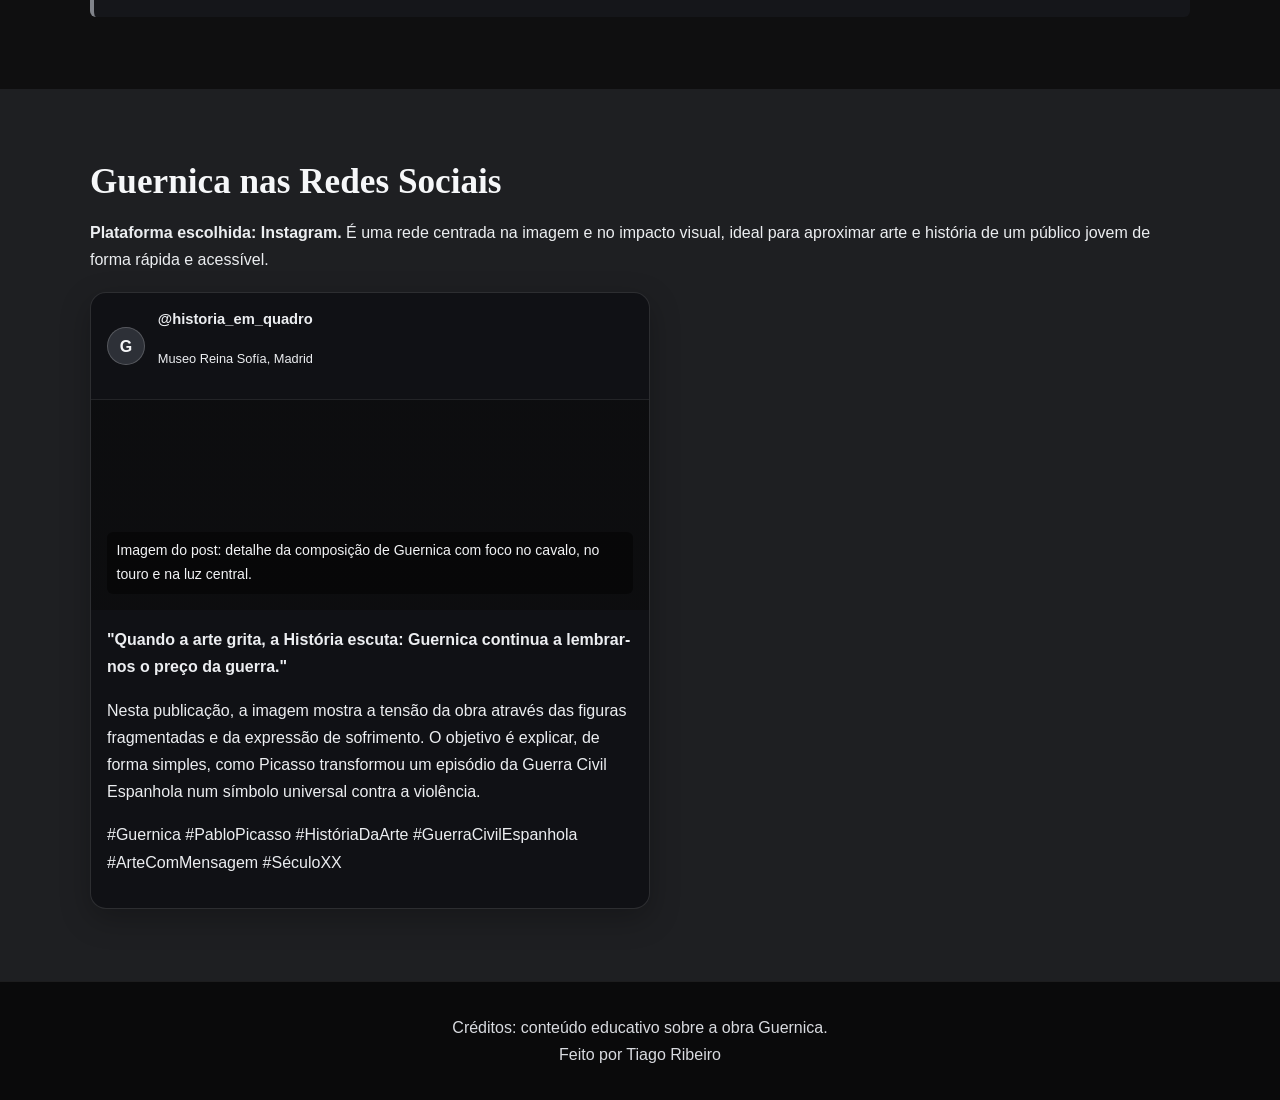
==== commit 6dfc5a7d: "Update index.html" ====
--- a/index.html
+++ b/index.html
@@ -90,7 +90,7 @@
 
     <section id="seculo-xx" class="secao">
       <div class="container revelar">
-        <h2>🕰️ Contexto Histórico do Século XX</h2>
+        <h2>Contexto Histórico do Século XX</h2>
         <p>
           O início do século XX foi marcado por conflitos, crises e mudanças
           profundas. Estes acontecimentos transformaram a política, a economia,
@@ -129,7 +129,7 @@
 
     <section id="correntes" class="secao secao-escura">
       <div class="container revelar">
-        <h2>🎨 Correntes Artísticas da Época</h2>
+        <h2>Correntes Artísticas da Época</h2>
         <div class="grade-correntes">
           <article class="cartao-texto">
             <h3>Expressionismo</h3>
@@ -191,7 +191,7 @@
 
     <section id="ligacao" class="secao secao-escura">
       <div class="container revelar">
-        <h2>⚡ Ligação da Guernica ao Contexto Histórico</h2>
+        <h2>Ligação da Guernica ao Contexto Histórico</h2>
         <p>
           Guernica traduz visualmente o caos do seu tempo: corpos fragmentados,
           expressões de pânico e ausência de cor constroem uma imagem de dor
@@ -211,7 +211,7 @@
 
     <section class="secao">
       <div class="container revelar">
-        <h2>📌 Linha Temporal Essencial</h2>
+        <h2>Linha Temporal Essencial</h2>
         <div class="linha-temporal">
           <div class="evento-temporal">
             <span class="ano">1914</span>
@@ -288,7 +288,7 @@
 
     <section id="redes" class="secao secao-escura">
       <div class="container revelar">
-        <h2>📱 Guernica nas Redes Sociais</h2>
+        <h2>Guernica nas Redes Sociais</h2>
         <p>
           <strong>Plataforma escolhida: Instagram.</strong> É uma rede centrada
           na imagem e no impacto visual, ideal para aproximar arte e história de
